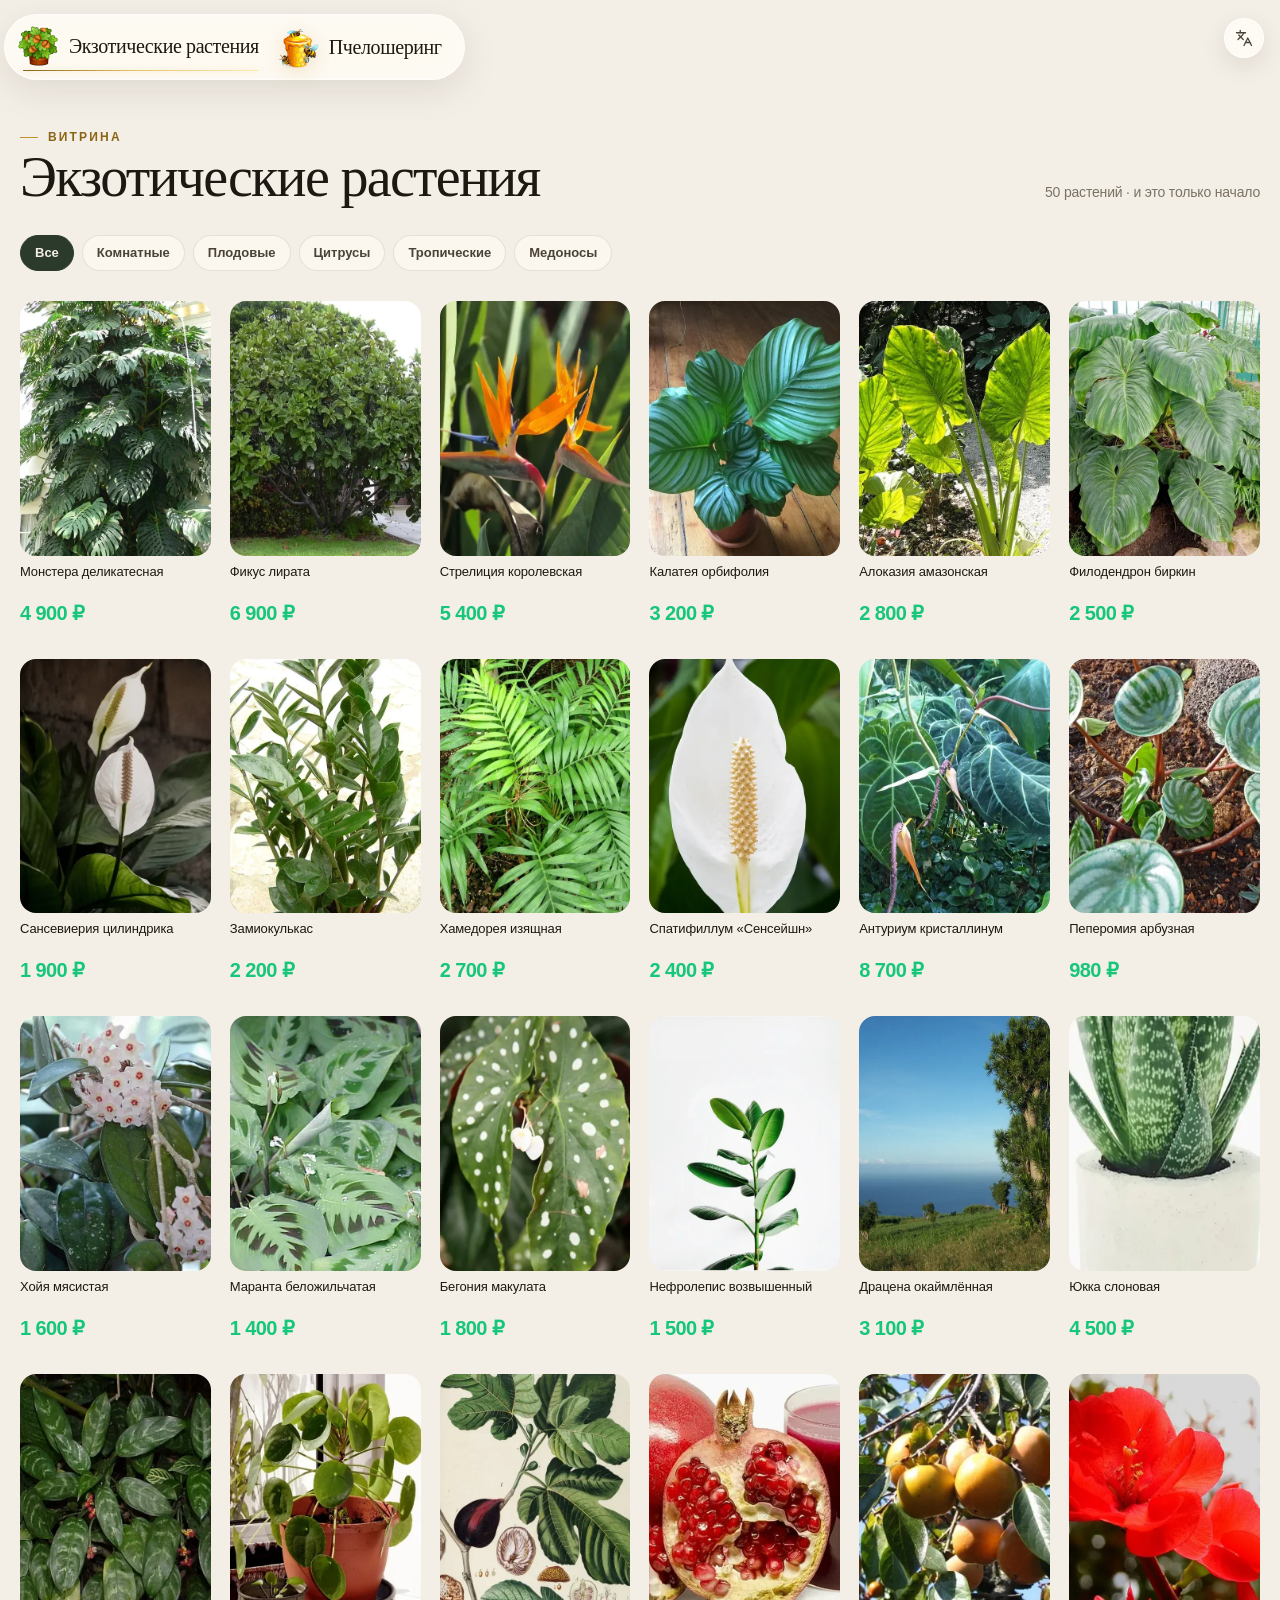
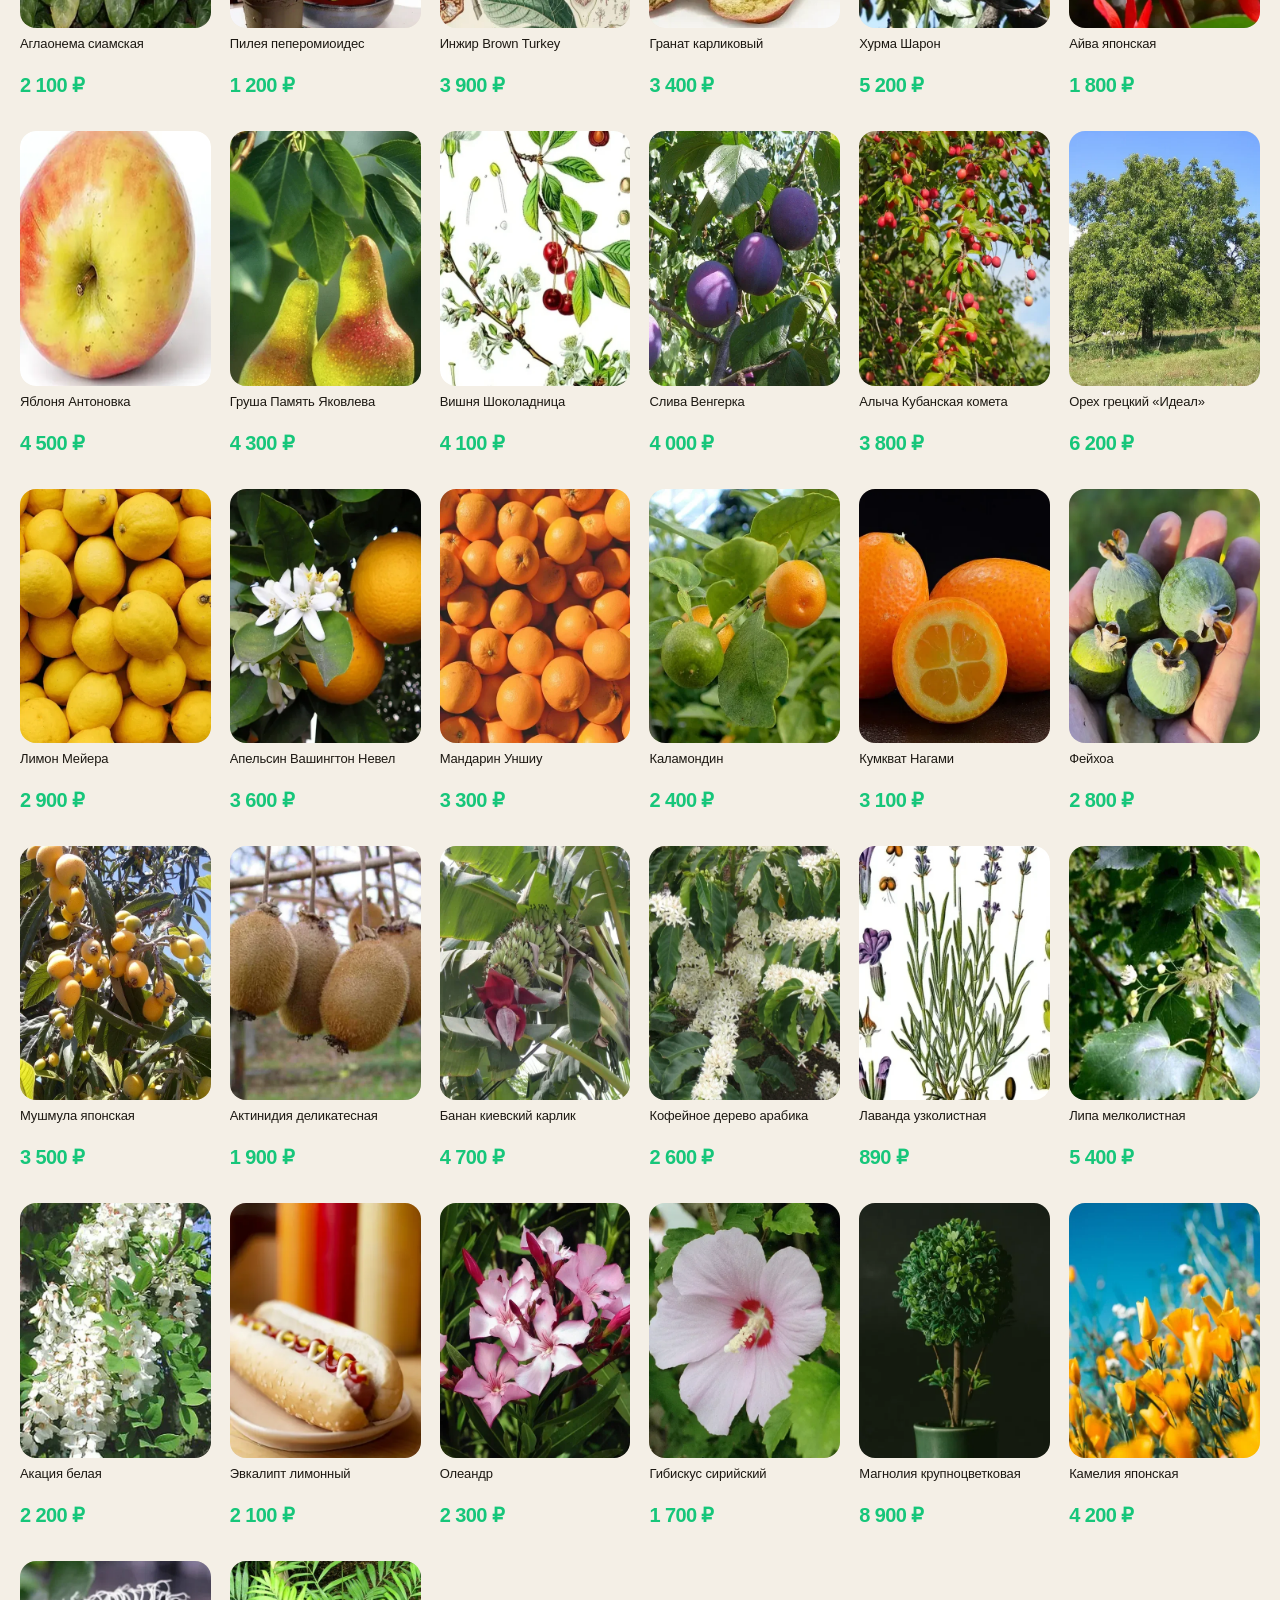
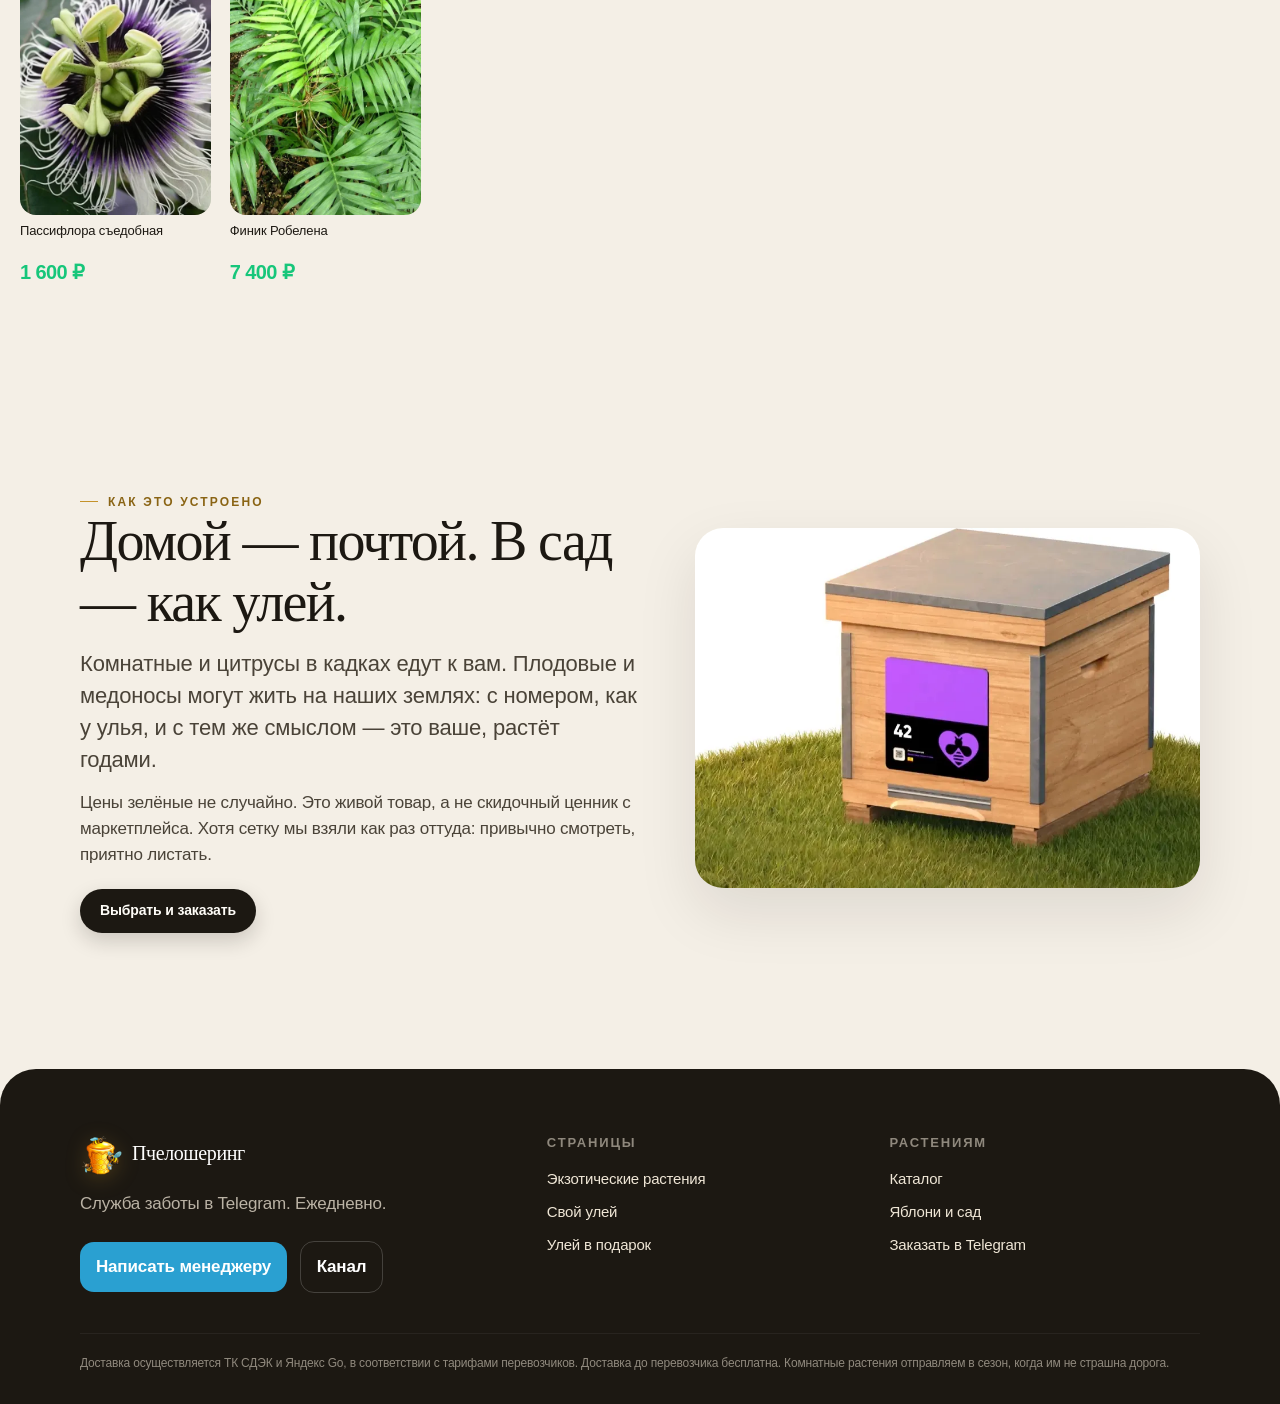
==== plant.html @ e499a170 "Publish a compressed static catalog for GitHub Pages. Co-authored-by: Cursor <cursoragent@cursor.com" ====
<!DOCTYPE html>
<html lang="ru">
<head>
  <meta charset="utf-8">
  <meta name="viewport" content="width=device-width, initial-scale=1">
  <title>Растение — Пчелошеринг</title>
  <meta name="description" content="Экзотическое растение от Пчелошеринга: комнатная культура или плодовое дерево на землях Приволжья.">
  <meta name="robots" content="index, follow, max-image-preview:large">
  <link rel="canonical" href="index.html">
  <link rel="icon" type="image/png" href="assets/img/favicon.png">
  <link rel="apple-touch-icon" href="assets/img/logo-256.png">
  <meta property="og:type" content="website">
  <meta property="og:locale" content="ru_RU">
  <meta property="og:site_name" content="Пчелошеринг">
  <meta name="theme-color" content="#f4efe6">
  <link rel="stylesheet" href="css/style.css">
</head>
<body class="page-plants">
  <a class="skip" href="#content">К основному контенту</a>
  <header class="header">
    <div class="header-inner">
      <div class="brand brand-duo">
        <a class="brand-mark is-active" href="index.html" aria-current="page">
          <img class="brand-crown" src="assets/img/oak-crown.webp" alt="">
          <span>Экзотические растения</span>
        </a>
        <a class="brand-mark brand-home" href="hive.html" aria-label="Пчелошеринг — свой улей">
          <img src="assets/img/logo.webp" alt="Логотип Пчелошеринг">
          <span>Пчелошеринг</span>
        </a>
      </div>
      <nav class="nav" id="nav">
        <a href="hive.html">Свой улей</a>
        <a href="gift.html">Улей в подарок</a>
        <a href="index.html" class="is-active">Экзотические растения</a>
      </nav>
      <div class="header-actions">
        <div class="lang" id="lang">
          <button class="lang-btn" id="lang-btn" type="button" aria-haspopup="true" aria-label="Language">
            <svg viewBox="0 0 24 24" fill="none" stroke="currentColor" stroke-width="1.7" stroke-linecap="round" stroke-linejoin="round" aria-hidden="true">
              <path d="m5 8 6 6"/><path d="m4 14 6-6 2-3"/><path d="M2 5h12"/><path d="M7 2v3"/><path d="m22 22-5-10-5 10"/><path d="M14 18h6"/>
            </svg>
          </button>
          <div class="lang-menu" role="menu">
            <p class="lang-menu-title">Language</p>
            <button type="button" data-lang="ru" class="is-current"><span class="lang-flag">🇷🇺</span><span class="lang-name">Русский</span></button>
            <button type="button" data-lang="en"><span class="lang-flag">🇬🇧</span><span class="lang-name">English</span><span class="soon">soon</span></button>
            <button type="button" data-lang="zh"><span class="lang-flag">🇨🇳</span><span class="lang-name">中文</span><span class="soon">soon</span></button>
          </div>
        </div>
        <button class="btn btn-honey" type="button" data-buy>Купить</button>
        <button class="burger" type="button" aria-label="Меню" aria-expanded="false"><span></span></button>
      </div>
    </div>
  </header>

  <main id="content">
    <section class="section plant-page" id="plant-page">
      <div class="wrap split">
        <div class="photo reveal"><img id="plant-photo" src="assets/img/path-9.webp" alt="Растение" width="640" height="640"></div>
        <div class="copy reveal">
          <p class="kicker" id="plant-cat">Растение</p>
          <h1 id="plant-name" style="font-size:clamp(36px,5vw,64px)">Растение</h1>
          <p class="plant-latin" id="plant-latin"></p>
          <div class="plant-price" id="plant-price"></div>
          <p class="lead" id="plant-lead" style="margin-top:8px"></p>
          <p style="margin-top:16px;color:var(--ink-2)">Своя подробная страница для этого растения ещё в работе — в том же голосе, что и весь Пчелошеринг. Пока можно написать менеджеру: подскажем, едет ли оно домой или сажается на землю рядом с пасекой.</p>
          <div class="hero-actions" style="margin-top:22px">
            <a class="btn btn-honey btn-lg" href="https://t.me/pchelosharing" rel="noopener" target="_blank">Заказать в Telegram</a>
            <a class="btn btn-ghost btn-lg" href="index.html">Все растения</a>
          </div>
        </div>
      </div>
    </section>

    <section class="section plant-climate" id="plant-climate" hidden>
      <div class="wrap" id="plant-climate-inner"></div>
    </section>

    <section class="section" style="padding-top:0">
      <div class="wrap-wide">
        <div class="section-head reveal">
          <p class="kicker">Рядом в каталоге</p>
          <h2>Похожие и просто хорошие</h2>
        </div>
        <div class="ya-grid" id="related-grid"></div>
      </div>
    </section>
  </main>

  <footer class="footer">
    <div class="wrap footer-grid">
      <div>
        <a class="brand" href="hive.html"><img src="assets/img/logo.webp" alt=""><span>Пчелошеринг</span></a>
        <p style="margin:16px 0;opacity:.75;max-width:36ch">Служба заботы в Telegram. Ежедневно.</p>
        <a class="tg" href="https://t.me/pchelosharing" rel="noopener" target="_blank">Написать менеджеру</a>
      </div>
      <div>
        <h4>Страницы</h4>
        <ul>
          <li><a href="index.html">Экзотические растения</a></li>
          <li><a href="hive.html">Свой улей</a></li>
          <li><a href="gift.html">Улей в подарок</a></li>
        </ul>
      </div>
      <div>
        <h4>Растениям</h4>
        <ul>
          <li><a href="index.html#catalog">Каталог</a></li>
          <li><a href="hive.html#trees">Яблони и сад</a></li>
          <li><a href="https://t.me/pchelosharing" rel="noopener" target="_blank">Заказать в Telegram</a></li>
        </ul>
      </div>
    </div>
    <div class="wrap legal">
      Доставка осуществляется ТК СДЭК и Яндекс Go, в соответствии с тарифами перевозчиков. Доставка до перевозчика бесплатна.
    </div>
  </footer>

  <div class="modal" id="buy-modal" role="dialog" aria-modal="true" aria-labelledby="buy-title">
    <div class="modal-card">
      <div class="modal-top">
        <div>
          <p class="kicker">Последние ульи сезона 2026</p>
          <h2 id="buy-title" style="font-size:32px;margin-top:8px">Выберите улей</h2>
        </div>
        <button class="close" id="close-buy" type="button" aria-label="Закрыть">×</button>
      </div>
      <p>Последние ульи сезона 2026. Промокод даёт скидку до 12%.</p>
      <div class="promo">
        <span>Используйте промокод, чтобы получить скидку до 12%</span>
        <code id="copy-promo" title="нажмите, чтобы скопировать">подешевле ↑</code>
      </div>
      <div class="tariffs">
        <article class="tariff best">
          <p class="muted">Целый улей</p>
          <div class="price">72 100 <small>₽</small></div>
          <a class="btn btn-honey btn-full" href="https://t.me/pchelosharing" rel="noopener" target="_blank">Узнать больше и купить</a>
        </article>
        <article class="tariff">
          <p class="muted">Треть улья</p>
          <div class="price">26 100 <small>₽</small></div>
          <a class="btn btn-ghost btn-full" href="https://t.me/pchelosharing" rel="noopener" target="_blank">Узнать больше и купить</a>
        </article>
        <article class="tariff">
          <p class="muted">Начальный тариф</p>
          <div class="price">10 500 <small>₽</small></div>
          <a class="btn btn-ghost btn-full" href="https://t.me/pchelosharing" rel="noopener" target="_blank">Узнать больше и купить</a>
        </article>
      </div>
    </div>
  </div>
  <div class="toast" id="toast" role="status"></div>
  <script src="js/plants-data.js"></script>
  <script src="js/plants.js"></script>
  <script src="js/main.js"></script>
</body>
</html>
---- css/style.css ----
:root {
  --bg: #f4efe6;
  --bg-deep: #ece4d4;
  --paper: #fbf7ef;
  --ink: #1c1812;
  --ink-2: #4a4338;
  --ink-3: #7a7164;
  --line: rgba(28, 24, 18, 0.1);
  --line-strong: rgba(28, 24, 18, 0.18);
  --honey: #c4922a;
  --honey-2: #e0b34a;
  --honey-deep: #8a6414;
  --forest: #2c3a2c;
  --forest-2: #3e5240;
  --leaf: #6b8f5e;
  --price-green: #16c67a;
  --white: #fffdf8;
  --shadow: 0 24px 60px rgba(28, 24, 18, 0.1);
  --shadow-sm: 0 8px 24px rgba(28, 24, 18, 0.08);
  --radius: 28px;
  --radius-sm: 16px;
  --header: 64px;
  --max: 1120px;
  --pad: 24px;
  --serif: "Iowan Old Style", "Palatino Linotype", Palatino, "Times New Roman", serif;
  --sans: -apple-system, BlinkMacSystemFont, "SF Pro Text", "Segoe UI", Roboto, Helvetica, Arial, sans-serif;
}

* { box-sizing: border-box; margin: 0; padding: 0; }
html { scroll-behavior: smooth; }
html, body { background: var(--bg); color: var(--ink); }
body {
  font-family: var(--sans);
  font-size: 17px;
  line-height: 1.55;
  letter-spacing: -0.011em;
  -webkit-font-smoothing: antialiased;
  text-rendering: optimizeLegibility;
}
body.page-plants { position: relative; }
img { max-width: 100%; display: block; }
a { color: inherit; text-decoration: none; }
button { font: inherit; cursor: pointer; border: 0; background: none; color: inherit; }
ul { list-style: none; }
.skip {
  position: absolute; left: -999px; top: 0;
}
.skip:focus { left: 16px; top: 16px; z-index: 100; background: #fff; padding: 8px 12px; border-radius: 8px; }

.wrap { width: min(var(--max), calc(100% - 40px)); margin: 0 auto; }
.wrap-wide { width: min(1280px, calc(100% - 40px)); margin: 0 auto; }

.kicker {
  display: inline-flex; align-items: center; gap: 10px;
  font-size: 12px; letter-spacing: 0.18em; text-transform: uppercase;
  color: var(--honey-deep); font-weight: 600;
}
.kicker::before {
  content: ""; width: 18px; height: 1px; background: var(--honey);
}

h1, h2, .display {
  font-family: var(--serif);
  font-weight: 500;
  letter-spacing: -0.03em;
  line-height: 1.08;
}
h1 { font-size: clamp(44px, 7vw, 84px); }
h2 { font-size: clamp(32px, 4.6vw, 56px); }
h3 { font-size: 22px; letter-spacing: -0.02em; font-weight: 600; }
.lead { font-size: clamp(18px, 2vw, 22px); color: var(--ink-2); max-width: 640px; line-height: 1.45; }
.muted { color: var(--ink-3); }
.center { text-align: center; }
.center .lead { margin-inline: auto; }

/* Header — floating pill, like the reference */
.header {
  position: fixed; top: 14px; left: 0; right: 0; z-index: 50;
  height: auto; background: none; border: 0;
  display: flex; justify-content: center;
  padding: 0 16px;
  pointer-events: none;
}
.header.is-scrolled .header-inner {
  box-shadow: 0 16px 40px rgba(28, 24, 18, 0.14);
  background: rgba(255, 253, 248, 0.92);
}
.header-inner {
  pointer-events: auto;
  position: relative;
  width: min(1180px, 100%);
  margin: 0 auto;
  display: grid;
  grid-template-columns: 1fr auto 1fr;
  align-items: center;
  gap: 12px;
  min-height: var(--header);
  padding: 6px 8px 6px 14px;
  background: rgba(255, 253, 248, 0.78);
  backdrop-filter: saturate(180%) blur(22px);
  -webkit-backdrop-filter: saturate(180%) blur(22px);
  border-radius: 999px;
  border: 1px solid rgba(255, 255, 255, 0.65);
  box-shadow: 0 10px 36px rgba(28, 24, 18, 0.1);
  transition: background .25s, box-shadow .25s;
}
.brand {
  display: flex; align-items: center; gap: 10px;
  justify-self: start;
}
.brand-duo {
  gap: 2px;
  min-width: 0;
}
.brand img { width: 42px; height: 42px; object-fit: contain; filter: drop-shadow(0 4px 10px rgba(196,146,42,.25)); }
.brand .brand-crown { filter: none; }
.brand span {
  font-family: var(--serif); font-size: 20px; letter-spacing: -0.02em;
  white-space: nowrap;
}
.brand-mark {
  position: relative;
  display: flex; align-items: center; gap: 10px;
  padding: 4px 12px 6px 4px;
  border-radius: 999px;
  color: var(--ink);
  flex-shrink: 0;
  transition: background .2s, color .2s;
}
.brand-mark:hover {
  background: rgba(28,24,18,.06);
  color: var(--ink);
}
.brand-mark.is-active::after {
  content: "";
  position: absolute;
  left: 10px;
  right: 12px;
  bottom: 2px;
  height: 1.5px;
  border-radius: 999px;
  background: linear-gradient(
    90deg,
    var(--honey-deep) 0%,
    #e8c56a 22%,
    #fff3c4 50%,
    var(--honey-2) 72%,
    var(--honey) 100%
  );
  background-size: 220% 100%;
  box-shadow: 0 0 6px rgba(224, 179, 74, .45);
  animation: gold-shimmer 3.4s ease-in-out infinite;
}
@keyframes gold-shimmer {
  0%, 100% { background-position: 0% 50%; }
  50% { background-position: 100% 50%; }
}
@media (prefers-reduced-motion: reduce) {
  .brand-mark.is-active::after { animation: none; background-position: 50% 50%; }
  .ya-card.is-row-fade,
  .ya-card.is-row-soft { animation: none; }
}
.brand-home {
  padding: 4px 8px 4px 4px;
}
.page-plants .header {
  justify-content: flex-start;
  left: 0;
  right: auto;
  width: auto;
  transform: none;
  padding: 0 4px;
}
.page-plants .header-inner {
  width: max-content;
  max-width: calc(100vw - 72px);
  grid-template-columns: auto;
  padding: 6px 14px 6px 8px;
}
.page-plants .nav,
.page-plants .header-actions { display: none; }
.brand-plants-short { display: none; }
.page-plants .page-lang.lang {
  position: absolute;
  top: 18px;
  right: 16px;
  left: auto;
  width: max-content;
  z-index: 40;
}
.page-plants .page-lang .lang-btn {
  background: rgba(255, 253, 248, 0.82);
  border: 1px solid rgba(255, 255, 255, 0.7);
  box-shadow: 0 8px 24px rgba(28, 24, 18, 0.1);
  backdrop-filter: saturate(180%) blur(18px);
  -webkit-backdrop-filter: saturate(180%) blur(18px);
}
.nav {
  display: flex; gap: 8px; align-items: center; justify-self: center;
  flex-wrap: nowrap;
}
.nav a {
  padding: 8px 14px; border-radius: 999px;
  font-size: 14px; font-weight: 500; color: var(--ink-2);
  white-space: nowrap;
}
.nav a:hover, .nav a.is-active { background: rgba(28,24,18,.06); color: var(--ink); }
.header-actions {
  display: flex; align-items: center; gap: 10px; justify-self: end;
}
.lang { position: relative; }
.lang-btn {
  display: grid; place-items: center;
  width: 40px; height: 40px; padding: 0;
  border-radius: 999px;
  color: var(--ink-2);
  background: rgba(28, 24, 18, 0.05);
  border: 1px solid transparent;
  transition: background .2s, color .2s;
}
.lang-btn svg { width: 18px; height: 18px; display: block; }
.lang-btn:hover, .lang.open .lang-btn {
  background: rgba(28, 24, 18, 0.09); color: var(--ink);
}
.lang-menu {
  position: absolute; right: 0; top: calc(100% + 10px);
  background: var(--white); border: 1px solid var(--line);
  border-radius: 16px; min-width: 228px; box-shadow: var(--shadow);
  padding: 8px; display: none; z-index: 60;
}
.lang.open .lang-menu { display: block; }
.lang-menu-title {
  font-size: 11px; font-weight: 700; letter-spacing: .14em;
  text-transform: uppercase; color: var(--ink-3);
  padding: 8px 12px 6px;
}
.lang-menu button {
  width: 100%; text-align: left; padding: 10px 12px; border-radius: 12px;
  display: flex; align-items: center; gap: 10px; font-size: 14px;
}
.lang-menu button:hover { background: var(--bg-deep); }
.lang-menu button.is-current { background: rgba(196,146,42,.12); font-weight: 600; }
.lang-flag { font-size: 18px; line-height: 1; width: 24px; text-align: center; }
.lang-name { flex: 1; }
.lang-menu .soon {
  font-size: 10px; font-weight: 700; letter-spacing: .04em; text-transform: uppercase;
  color: var(--honey-deep); background: #f1e6c8; padding: 3px 7px; border-radius: 999px;
}
.burger { display: none; width: 40px; height: 40px; border-radius: 999px; border: 1px solid var(--line-strong); }
.burger span, .burger span::before, .burger span::after {
  display: block; width: 16px; height: 1.5px; background: var(--ink); position: relative; margin: 0 auto;
}
.burger span::before, .burger span::after { content: ""; position: absolute; left: 0; }
.burger span::before { top: -5px; }
.burger span::after { top: 5px; }

.btn {
  display: inline-flex; align-items: center; justify-content: center; gap: 8px;
  height: 44px; padding: 0 20px; border-radius: 999px;
  font-size: 14px; font-weight: 600; letter-spacing: -0.01em;
  transition: transform .2s, background .2s, box-shadow .2s;
}
.btn-primary {
  background: var(--ink); color: var(--white);
  box-shadow: 0 8px 20px rgba(28,24,18,.18);
}
.btn-primary:hover { transform: translateY(-1px); background: #2a241c; }
.btn-honey {
  background: linear-gradient(180deg, #e8c15a, #c4922a);
  color: #2a1c05;
  box-shadow: 0 10px 24px rgba(196,146,42,.28);
}
.btn-honey:hover { transform: translateY(-1px); }
.btn-plant {
  background: #3f9a44;
  color: #fff;
  box-shadow: 0 8px 18px rgba(40, 110, 48, 0.22);
}
.btn-plant:hover {
  transform: translateY(-1px);
  background: #368a3c;
}
.btn-ghost {
  background: transparent; border: 1px solid var(--line-strong); color: var(--ink);
}
.btn-lg { height: 54px; padding: 0 26px; font-size: 16px; }
.btn-full { width: 100%; }

/* Hero */
.hero {
  position: relative; min-height: 86vh;
  display: grid; place-items: end start;
  overflow: hidden;
  border-radius: 0 0 36px 36px;
}
.hero.hero-main {
  aspect-ratio: 1360 / 895;
}
.hero-wallpaper {
  position: absolute; inset: 0;
  background: #edd6a8;
  overflow: hidden;
}
.hero-wallpaper svg {
  width: 130%; height: 130%;
  position: absolute; top: -10%; left: -8%;
  animation: drift 36s ease-in-out infinite alternate;
}
@keyframes drift {
  from { transform: translate(0, 0); }
  to { transform: translate(-6%, -4%); }
}
.hero-media {
  position: absolute; inset: 0;
}
.hero-media img {
  width: 100%; height: 100%; object-fit: cover; object-position: 28% 42%;
}
.hero-shade {
  position: absolute; inset: 0;
  background:
    linear-gradient(180deg, rgba(20,16,10,.15) 0%, rgba(20,16,10,.25) 40%, rgba(20,16,10,.78) 100%),
    radial-gradient(ellipse at 20% 80%, rgba(196,146,42,.22), transparent 50%);
}
.hero-copy {
  position: relative; z-index: 2;
  padding: 0 0 48px;
  width: min(1280px, calc(100% - 48px));
  margin: 0 auto;
}
.hero-cloud {
  max-width: 560px;
  background: rgba(255, 253, 248, 0.9);
  backdrop-filter: blur(18px);
  -webkit-backdrop-filter: blur(18px);
  border: 1px solid rgba(255,255,255,.7);
  border-radius: 36px 36px 36px 14px;
  padding: 36px 40px 32px;
  box-shadow: 0 24px 60px rgba(92, 64, 18, 0.12);
  color: var(--ink);
}
.hero-cloud h1 { color: var(--ink); text-shadow: none; max-width: 12ch; }
.hero-cloud .lead { color: var(--ink-2); margin: 16px 0 24px; }
.hero-cloud .hero-note { margin-top: 18px; font-size: 14px; color: var(--ink-3); }
.hero-actions { display: flex; flex-wrap: wrap; gap: 12px; }
.hero h1 { max-width: 14ch; }
.hero .lead { max-width: none; }
.hero-photo { color: #fff; }
.hero-photo h1 { color: #fff; text-shadow: 0 8px 40px rgba(0,0,0,.25); }
.hero-photo .lead { color: rgba(255,255,255,.86); margin: 18px 0 28px; }
.hero-photo .hero-note { margin-top: 22px; font-size: 14px; color: rgba(255,255,255,.72); }

/* Sections */
.section { padding: 96px 0; }
.section-tight { padding: 64px 0; }
.intro-band { padding: 16px 0 0; }
.intro-band .panel { padding: 20px 28px; }
.intro-band + .section { padding-top: 28px; }
.section-head { margin-bottom: 40px; max-width: 720px; }
.section-head h2 { margin: 10px 0 16px; }
.split {
  display: grid; grid-template-columns: 1.05fr .95fr; gap: 56px; align-items: center;
}
.split.reverse { grid-template-columns: .95fr 1.05fr; }
.split.reverse .copy { order: 2; }
.photo {
  border-radius: var(--radius);
  overflow: hidden;
  box-shadow: var(--shadow);
  background: var(--bg-deep);
}
.photo img { width: 100%; height: 100%; object-fit: cover; min-height: 360px; }
.photo.tall img { min-height: 480px; }
.photo.soft { box-shadow: none; background: transparent; }
.photo.soft img { min-height: auto; background: transparent; }

/* Stats */
.stats {
  display: grid; grid-template-columns: 1.2fr .8fr; gap: 32px; align-items: end;
  margin-top: -48px; position: relative; z-index: 4;
}
.stat-card, .panel {
  background: var(--paper);
  border: 1px solid var(--line);
  border-radius: var(--radius);
  padding: 32px;
  box-shadow: var(--shadow-sm);
}
.stat-num {
  font-family: var(--serif); font-size: clamp(48px, 6vw, 72px); letter-spacing: -0.04em; line-height: 1;
}
.stat-card p { margin-top: 10px; color: var(--ink-2); }

/* Reasons */
.reasons {
  display: grid; grid-template-columns: repeat(2, 1fr); gap: 18px;
}
.reason {
  background: var(--paper);
  border: 1px solid var(--line);
  border-radius: 22px;
  padding: 24px;
  min-height: 160px;
  transition: transform .25s, box-shadow .25s;
}
.reason:hover { transform: translateY(-3px); box-shadow: var(--shadow-sm); }
.reason .n {
  font-family: var(--serif); color: var(--honey); font-size: 28px; display: block; margin-bottom: 8px;
}
.reason p { color: var(--ink-2); font-size: 16px; }
.big-line {
  margin-top: 36px;
  font-family: var(--serif);
  font-size: clamp(28px, 4vw, 44px);
  line-height: 1.15;
}

/* Quote */
.quote {
  background: var(--forest);
  color: #f6f0e4;
  border-radius: 36px;
  padding: clamp(32px, 5vw, 64px);
  display: grid; grid-template-columns: 1.3fr .7fr; gap: 40px; align-items: center;
}
.quote h2, .quote p { color: #f6f0e4; }
.quote .who { margin-top: 18px; font-size: 14px; opacity: .7; }
.quote img { width: 100%; border-radius: 24px; object-fit: cover; min-height: 240px; }

/* Contrast cards */
.pair { display: grid; grid-template-columns: 1fr 1fr; gap: 18px; }
.pair article {
  border-radius: 24px; padding: 28px; min-height: 180px;
}
.pair .bad { background: #ece7dc; color: var(--ink-2); }
.pair .good { background: var(--forest); color: #f4efe6; }

/* Map */
.map-wrap {
  background: var(--paper);
  border: 1px solid var(--line);
  border-radius: 32px;
  padding: 28px;
  overflow: hidden;
}
.map-svg { width: 100%; height: auto; display: block; }
.map-svg .land { fill: #ddd4c2; }
.map-svg .volga { fill: #c9d7b8; stroke: #6b8f5e; stroke-width: 1.2; }
.map-svg .pin { fill: var(--honey); stroke: #fff; stroke-width: 2; }
.map-legend { display: flex; flex-wrap: wrap; gap: 10px 18px; margin-top: 16px; font-size: 14px; color: var(--ink-2); }
.map-legend i { display: inline-block; width: 8px; height: 8px; border-radius: 50%; background: var(--honey); margin-right: 6px; }

.apiaries { display: grid; grid-template-columns: repeat(3, 1fr); gap: 18px; margin-top: 28px; }
.apiary {
  background: var(--paper); border-radius: 24px; overflow: hidden; border: 1px solid var(--line);
}
.apiary img { width: 100%; height: 200px; object-fit: cover; }
.apiary .body { padding: 22px; }
.apiary .dist { font-size: 13px; color: var(--honey-deep); font-weight: 600; margin-bottom: 8px; }

/* Features */
.features { display: grid; grid-template-columns: repeat(3, 1fr); gap: 18px; }
.feature {
  padding: 28px; border-radius: 24px; background: var(--paper); border: 1px solid var(--line);
}
.feature img { width: 100%; height: 180px; object-fit: cover; border-radius: 16px; margin-bottom: 16px; }

/* Timeline */
.timeline { display: grid; gap: 0; }
.step {
  display: grid; grid-template-columns: 88px 1fr; gap: 18px;
  padding: 18px 0;
  border-bottom: 1px solid var(--line);
}
.step .when {
  font-size: 13px; font-weight: 700; color: var(--honey-deep); letter-spacing: .04em;
}
.step h3 { margin-bottom: 6px; }

/* Tariffs */
.tariffs { display: grid; grid-template-columns: repeat(3, 1fr); gap: 16px; align-items: stretch; }
.tariff {
  background: var(--paper); border: 1px solid var(--line); border-radius: 28px; padding: 28px;
  display: flex; flex-direction: column; gap: 10px;
  position: relative;
}
.tariff.best {
  background: var(--ink); color: #f7f1e6;
  transform: translateY(-8px);
}
.tariff.best .muted, .tariff.best li { color: rgba(247,241,230,.72); }
.badge {
  position: static;
  align-self: flex-start;
  background: var(--honey-2); color: #2a1c05;
  font-size: 11px; font-weight: 700; letter-spacing: .06em; text-transform: uppercase;
  padding: 5px 10px; border-radius: 999px;
  margin-bottom: 6px;
}
.price { font-family: var(--serif); font-size: 42px; letter-spacing: -0.03em; }
.price small { font-size: 18px; }
.tariff ul { margin: 8px 0 16px; display: grid; gap: 8px; font-size: 14.5px; color: var(--ink-2); }
.tariff li { padding-left: 18px; position: relative; }
.tariff li::before { content: ""; position: absolute; left: 0; top: 8px; width: 7px; height: 7px; border-radius: 50%; background: var(--honey); }
.tariff .btn { margin-top: auto; }
.tariffs-duo { grid-template-columns: 1fr 1fr; max-width: 840px; margin-inline: auto; }

/* Compare */
.compare { display: grid; grid-template-columns: 1fr 1fr; gap: 16px; }
.compare ul { display: grid; gap: 10px; margin-top: 16px; }
.compare li { display: flex; gap: 10px; align-items: flex-start; }
.dot-yes, .dot-no { width: 18px; height: 18px; border-radius: 50%; flex: none; margin-top: 2px; }
.dot-yes { background: #6b8f5e; }
.dot-no { background: #c9b8a4; }

/* Cabinet mock */
.phone {
  border-radius: 36px; overflow: hidden; border: 10px solid #1c1812;
  box-shadow: var(--shadow); max-width: 360px; margin: 0 auto;
}
.phone img { width: 100%; display: block; }

/* FAQ */
.faq { display: grid; gap: 10px; }
.faq-item {
  background: var(--paper); border: 1px solid var(--line); border-radius: 18px; overflow: hidden;
}
.faq-item button {
  width: 100%; text-align: left; padding: 18px 22px;
  font-weight: 600; display: flex; justify-content: space-between; gap: 16px;
  align-items: center;
}
.faq-item .a {
  display: block;
  max-height: 0;
  overflow: hidden;
  padding: 0 22px;
  color: var(--ink-2);
  transition: max-height .38s ease, padding .28s ease;
}
.faq-item.open .a { padding: 0 22px 18px; }
.faq-item .plus {
  color: var(--honey-deep); font-size: 22px; line-height: 1;
  transition: transform .32s ease;
  flex: none;
}
.faq-item.open .plus { transform: rotate(45deg); }

/* Products / journal */
.cards-3 { display: grid; grid-template-columns: repeat(3, 1fr); gap: 16px; }
.card {
  display: block; border-radius: 24px; overflow: hidden;
  background: var(--paper); border: 1px solid var(--line);
  transition: transform .25s;
}
.card:hover { transform: translateY(-4px); }
.card img { height: 200px; width: 100%; object-fit: cover; }
.card .body { padding: 20px; }
.card h3 { margin-bottom: 6px; }

/* Footer */
.footer {
  background: var(--ink); color: #efe6d6;
  padding: 64px 0 32px;
  border-radius: 36px 36px 0 0;
  margin-top: 40px;
}
.footer a { color: #efe6d6; }
.footer-grid { display: grid; grid-template-columns: 1.4fr 1fr 1fr; gap: 32px; }
.footer .brand span { color: #fff; }
.footer h4 { font-size: 13px; letter-spacing: .14em; text-transform: uppercase; opacity: .55; margin-bottom: 14px; }
.footer ul { display: grid; gap: 10px; font-size: 15px; }
.legal { margin-top: 40px; padding-top: 20px; border-top: 1px solid rgba(255,255,255,.1); font-size: 12px; opacity: .55; line-height: 1.5; }
.tg {
  display: inline-flex; align-items: center; gap: 10px;
  background: #2aa0d1; color: #fff !important;
  padding: 12px 16px; border-radius: 14px; font-weight: 600; margin-top: 8px;
}
.tg.ghost { background: transparent; border: 1px solid rgba(255,255,255,.18); }
.tg-channel {
  display: inline-flex; align-items: center; justify-content: center; gap: 12px;
  width: fit-content; min-width: 0; max-width: 320px;
  margin: 8px auto 0; justify-self: center;
  padding: 8px 24px 8px 8px;
  border-radius: 999px;
  background: #229ed9; color: #fff !important;
  font-weight: 700; font-size: 15px;
  box-shadow: 0 10px 24px rgba(34, 158, 217, .28);
}
.tg-channel img {
  width: 44px; height: 44px; border-radius: 50%;
  object-fit: cover; background: #111;
  flex: none;
}

/* Modal */
.modal {
  position: fixed; inset: 0; z-index: 80;
  display: none; place-items: center;
  background: rgba(18,14,8,.48);
  padding: 24px;
}
.modal.open { display: grid; }
.modal-card {
  width: min(980px, 100%);
  max-height: min(90vh, 900px);
  overflow: auto;
  background: var(--paper);
  border-radius: 28px;
  padding: 28px;
  box-shadow: var(--shadow);
  animation: pop .28s ease;
}
@keyframes pop { from { transform: translateY(12px) scale(.98); opacity: 0; } }
.modal-top { display: flex; justify-content: space-between; align-items: flex-start; gap: 16px; margin-bottom: 20px; }
.close {
  width: 40px; height: 40px; border-radius: 50%; border: 1px solid var(--line-strong);
  font-size: 22px;
}
.promo {
  display: flex; justify-content: space-between; gap: 16px; align-items: center;
  background: #f1e6c8; border-radius: 16px; padding: 14px 16px; margin: 18px 0;
  font-size: 14px;
}
.promo code {
  font-family: var(--sans); font-weight: 700; background: #fff; padding: 6px 10px; border-radius: 8px;
  cursor: pointer;
}
.toast {
  position: fixed; bottom: 24px; left: 50%; transform: translateX(-50%) translateY(20px);
  background: var(--ink); color: #fff; padding: 10px 16px; border-radius: 999px;
  opacity: 0; pointer-events: none; transition: .25s; z-index: 90; font-size: 14px;
}
.toast.show { opacity: 1; transform: translateX(-50%) translateY(0); }

/* Extra modules */
.honey-band {
  background: linear-gradient(180deg, #f7eccc, #f1df9a);
  border-radius: 32px; padding: 36px; overflow: hidden; position: relative;
}
.nft {
  display: grid; grid-template-columns: 1fr 1fr; gap: 28px; align-items: center;
  background: linear-gradient(165deg, #f8efd4 0%, #ead7a4 58%, #e0c98a 100%);
  color: var(--ink);
  border-radius: 32px; padding: 36px;
  border: 1px solid rgba(196, 146, 42, 0.22);
  box-shadow: 0 18px 40px rgba(138, 100, 20, 0.08);
}
.nft h2, .nft p, .nft h3 { color: var(--ink); }
.nft .lead { color: var(--ink-2); }
.nft .chip {
  display: inline-block;
  border: 1px solid rgba(138, 100, 20, 0.28);
  background: rgba(255, 253, 248, 0.55);
  color: var(--honey-deep);
  padding: 6px 10px; border-radius: 999px;
  font-size: 12px; letter-spacing: .12em; text-transform: uppercase; margin-bottom: 12px;
}
.trees { display: grid; grid-template-columns: .9fr 1.1fr; gap: 32px; align-items: center; }

/* Yandex Market desktop snippet grid — from desktop/yapage.htm
   ._1v-hR / ._3Nfn9: 6 cols >1200, 4 cols ≤1200, 3px column-gap, 18px row-gap, −8px side bleed */
.catalog-head {
  display: flex; flex-wrap: wrap; align-items: end; justify-content: space-between;
  gap: 20px 32px; margin-bottom: 28px;
}
.catalog-head .section-head { margin-bottom: 0; }
.catalog-count {
  font-size: 14px; color: var(--ink-3); padding-bottom: 4px;
}
.plant-filters {
  display: flex; flex-wrap: wrap; gap: 8px;
  margin: 0 0 22px;
}
.plant-filters button {
  height: 36px; padding: 0 14px; border-radius: 999px;
  font-size: 13px; font-weight: 600;
  color: var(--ink-2);
  background: var(--paper);
  border: 1px solid var(--line);
  transition: background .2s, color .2s, border-color .2s;
}
.plant-filters button:hover { color: var(--ink); border-color: var(--line-strong); }
.plant-filters button.is-active {
  background: var(--forest); color: #f4efe6; border-color: var(--forest);
}

.ya-grid {
  display: grid;
  grid-template-columns: repeat(6, minmax(0, 1fr));
  row-gap: 18px;
  column-gap: 3px;
  list-style: none;
  padding: 0;
  margin: 0 -8px;
  overflow-anchor: none;
}
.ya-card {
  display: flex;
  flex-direction: column;
  padding: 8px;
  border-radius: 16px;
  color: inherit;
  min-width: 0;
  transition: background .2s;
}
.ya-card:hover { background: rgba(28, 24, 18, 0.035); }
.ya-card__pic {
  /* Yandex snippet: ._1OjQK._3JlfY { padding-bottom: 133% } = 3/4 */
  aspect-ratio: 3 / 4;
  border-radius: 16px;
  overflow: hidden;
  background: var(--bg-deep);
  position: relative;
}
.ya-card__pic img {
  position: absolute;
  inset: 0;
  width: 100%;
  height: 100%;
  object-fit: cover;
  transition: transform .55s ease;
}
.ya-card:hover .ya-card__pic img { transform: scale(1.03); }
.ya-card__name {
  margin-top: 8px;
  font-size: 13px;
  line-height: 16px;
  font-weight: 500;
  letter-spacing: -0.01em;
  color: var(--ink);
  display: -webkit-box;
  -webkit-box-orient: vertical;
  -webkit-line-clamp: 2;
  line-clamp: 2;
  overflow: hidden;
  min-height: 32px;
}
.ya-card__price {
  margin-top: 6px;
  color: var(--price-green);
  font-size: 20px;
  font-weight: 700;
  letter-spacing: -0.03em;
  line-height: 1.15;
  font-variant-numeric: tabular-nums;
}
.ya-card.reveal.in {
  animation-delay: calc(var(--i, 0) * 55ms);
}
.ya-card.is-open {
  background: rgba(28, 24, 18, 0.05);
  overflow-anchor: none;
}
@keyframes ya-row-fade {
  from { opacity: 0.22; }
  to { opacity: 1; }
}
@keyframes ya-row-soft {
  from { opacity: 0.62; }
  to { opacity: 1; }
}
.ya-card.is-row-fade {
  animation: ya-row-fade 200ms ease-out;
}
.ya-card.is-row-soft {
  animation: ya-row-soft 220ms ease-out;
}

.plant-preview {
  --preview-photo: 322px;
  --preview-thumb: 72px;
  grid-column: 1 / -1;
  display: grid;
  grid-template-columns: auto minmax(0, 1fr);
  gap: 28px 40px;
  align-items: center;
  position: relative;
  padding: 18px 8px 24px;
  margin: 2px 0 8px;
  overflow-anchor: none;
}
.plant-preview.is-animating {
  overflow: hidden;
  align-items: start;
}
.plant-preview__shift {
  position: absolute;
  top: 50%;
  transform: translateY(-50%);
  width: 40px;
  height: 40px;
  padding: 0;
  border-radius: 50%;
  background: rgba(255, 253, 248, 0.38);
  backdrop-filter: saturate(180%) blur(18px);
  -webkit-backdrop-filter: saturate(180%) blur(18px);
  border: 0;
  box-shadow:
    0 10px 28px rgba(28, 24, 18, 0.08),
    inset 0 1px 0 rgba(255, 255, 255, 0.82);
  color: var(--ink);
  z-index: 4;
  display: grid;
  place-items: center;
  transition: background .2s, transform .2s, box-shadow .2s;
}
.plant-preview__shift:hover {
  background: rgba(255, 253, 248, 0.58);
  transform: translateY(calc(-50% - 1px));
  box-shadow:
    0 14px 32px rgba(28, 24, 18, 0.1),
    inset 0 1px 0 rgba(255, 255, 255, 0.9);
}
.plant-preview__shift:active {
  transform: translateY(-50%) scale(.96);
}
.plant-preview__shift:focus-visible {
  outline: 2px solid var(--honey);
  outline-offset: 2px;
}
.plant-preview__shift svg { width: 16px; height: 16px; display: block; }
.plant-preview__shift.is-prev { left: 0; }
.plant-preview__shift.is-next { right: 0; }
.plant-preview__media {
  display: grid;
  grid-template-columns: var(--preview-thumb) var(--preview-photo);
  gap: 16px;
  align-items: stretch;
  min-width: 0;
  min-height: var(--preview-photo);
}
.plant-preview__media.is-solo {
  grid-template-columns: var(--preview-photo);
}
.plant-preview__thumbs {
  position: relative;
  width: var(--preview-thumb);
  height: var(--preview-photo);
  display: flex;
  flex-direction: column;
  gap: 4px;
}
.plant-preview__thumbs[hidden] { display: none; }
.plant-preview__thumbs-list {
  flex: 1;
  min-height: 0;
  display: flex;
  flex-direction: column;
  gap: 4px;
  overflow-y: auto;
  scroll-behavior: smooth;
  overscroll-behavior: contain;
  scrollbar-width: none;
  -ms-overflow-style: none;
  list-style: none;
  margin: 0;
  padding: 0;
}
.plant-preview__thumbs-list::-webkit-scrollbar { display: none; }
.plant-preview__thumbs-list > li {
  flex: 0 0 auto;
  width: var(--preview-thumb);
  height: var(--preview-thumb);
}
.plant-preview__thumbs-list button {
  position: relative;
  display: flex;
  justify-content: center;
  align-items: center;
  width: 100%;
  height: 100%;
  padding: 0;
  border-radius: 8px;
  overflow: hidden;
  background: var(--paper);
  outline: 2px solid transparent;
  outline-offset: -2px;
  transition: outline-color .15s ease-out;
}
.plant-preview__thumbs-list button:focus { outline: none; }
.plant-preview__thumbs-list button:focus-visible {
  outline: 2px solid var(--ink);
}
.plant-preview__thumbs-list button.is-active {
  outline: 2px solid var(--ink);
}
.plant-preview__thumbs-list img {
  width: 100%;
  height: 100%;
  object-fit: contain;
  border-radius: 6px;
  display: block;
}
.plant-preview__thumbs-nav {
  flex: 0 0 24px;
  height: 24px;
  padding: 0;
  display: none;
  align-items: center;
  justify-content: center;
  background: var(--bg);
  border: none;
  border-radius: 8px;
  color: var(--ink);
}
.plant-preview__thumbs.has-nav .plant-preview__thumbs-nav { display: flex; }
.plant-preview__thumbs-nav.is-up,
.plant-preview__thumbs-nav.is-down { position: static; }
.plant-preview__thumbs-nav svg { width: 12px; height: 12px; display: block; }
.plant-preview__thumbs-nav:disabled { opacity: .35; pointer-events: none; }
.plant-preview__photo {
  width: var(--preview-photo);
  height: var(--preview-photo);
  min-height: var(--preview-photo);
  flex-shrink: 0;
  border-radius: 24px;
  overflow: hidden;
  box-shadow: var(--shadow);
  background: var(--bg-deep);
}
.plant-preview__photo img {
  width: 100%;
  height: 100%;
  object-fit: cover;
  display: block;
}
.plant-preview__copy h2 {
  font-size: clamp(28px, 3.6vw, 44px);
}
.plant-preview .plant-price {
  font-size: clamp(28px, 3.4vw, 40px);
  margin: 12px 0 8px;
}
.plant-preview .lead { margin-top: 8px; }
.plant-preview__copy { min-width: 0; padding-right: 44px; }
.plant-preview .hero-actions { margin-top: 20px; }
@media (min-width: 730px) {
  .plant-preview .hero-actions {
    flex-wrap: nowrap;
    width: 100%;
  }
  .plant-preview .hero-actions .btn {
    flex: 1 1 0;
    min-width: 0;
  }
}

.plant-catalog { padding-top: 120px; }
.plant-catalog h1 {
  font-size: clamp(32px, 4.6vw, 56px);
}
#catalog { scroll-margin-top: 96px; }
.plant-page { padding-top: 120px; }
.plant-page .photo {
  aspect-ratio: 1 / 1;
}
.plant-page .photo img {
  min-height: 0;
  height: 100%;
  object-fit: cover;
}
.plant-latin {
  margin-top: 8px;
  font-size: 15px;
  font-style: italic;
  color: var(--ink-3);
}
.plant-price {
  margin: 18px 0 8px;
  color: var(--price-green);
  font-family: var(--serif);
  font-size: clamp(36px, 5vw, 52px);
  font-weight: 500;
  letter-spacing: -0.03em;
  line-height: 1;
}
.plant-price small { font-size: 0.42em; font-family: var(--sans); font-weight: 700; }

.plant-climate { padding-top: 8px; scroll-margin-top: 88px; }
.plant-climate .lead { margin-top: 8px; }
.climate-facts {
  display: grid;
  grid-template-columns: repeat(4, 1fr);
  gap: 12px;
  margin: 0 0 22px;
}
.climate-facts li {
  background: var(--paper);
  border: 1px solid var(--line);
  border-radius: 20px;
  padding: 16px 18px;
}
.climate-facts strong {
  display: block;
  font-family: var(--serif);
  font-size: 26px;
  letter-spacing: -0.03em;
  line-height: 1.1;
}
.climate-facts span {
  display: block;
  margin-top: 4px;
  font-size: 13px;
  color: var(--ink-3);
}
.plant-climate__grid {
  display: grid;
  grid-template-columns: 1.05fr .95fr;
  gap: 18px;
}
.climate-card {
  background: var(--paper);
  border: 1px solid var(--line);
  border-radius: 28px;
  padding: 26px 28px 24px;
  min-width: 0;
}
.climate-card--temp,
.climate-card--flower { grid-column: 1 / -1; }
.climate-card__kicker {
  display: flex; align-items: center; gap: 10px;
  font-size: 12px; letter-spacing: .14em; text-transform: uppercase;
  color: var(--honey-deep); font-weight: 600;
}
.climate-card__kicker::before {
  content: ""; width: 18px; height: 1px; background: var(--honey);
}
.climate-card h3 {
  font-family: var(--serif);
  font-size: clamp(22px, 2.6vw, 32px);
  letter-spacing: -0.03em;
  line-height: 1.15;
  margin: 10px 0 18px;
  max-width: 28ch;
}
.climate-card__note {
  margin-top: 16px;
  color: var(--ink-2);
  font-size: 15px;
  max-width: 72ch;
}
.climate-temp { padding: 8px 8px 52px; }
.climate-temp__scale {
  display: flex; justify-content: space-between;
  font-size: 12px; color: var(--ink-3); margin-bottom: 52px;
}
.climate-temp__track {
  position: relative;
  height: 18px;
  border-radius: 999px;
  background: linear-gradient(90deg,
    #6d7c8c 0%,
    #9aa3a8 14%,
    #c9c0a8 40%,
    #e0c56a 54%,
    #c4922a 68%,
    #c45a32 86%,
    #7a2418 100%);
}
.climate-temp__comfort {
  position: absolute;
  left: var(--comfort-a);
  width: calc(var(--comfort-b) - var(--comfort-a));
  top: -6px;
  height: 30px;
  border-radius: 999px;
  background: rgba(255, 253, 248, 0.28);
  border: 1.5px solid rgba(255, 253, 248, 0.78);
  box-shadow: inset 0 0 0 1px rgba(196, 146, 42, 0.35);
  display: flex; align-items: center; justify-content: center;
  gap: 6px;
  font-size: 12px;
  font-weight: 600;
  color: #2a1c05;
  white-space: nowrap;
}
.climate-temp__mark {
  position: absolute;
  top: 50%;
  width: 0;
  transform: translateX(-50%);
}
.climate-temp__mark i {
  display: block;
  width: 2px;
  height: 22px;
  margin: -11px auto 0;
  background: var(--ink);
  border-radius: 2px;
}
.climate-temp__mark b,
.climate-temp__mark em {
  position: absolute;
  left: 50%;
  transform: translateX(-50%);
  white-space: nowrap;
  line-height: 1.2;
}
.climate-temp__mark b {
  font-family: var(--serif);
  font-size: 15px;
  font-weight: 600;
}
.climate-temp__mark em {
  font-style: normal;
  font-size: 12px;
  color: var(--ink-3);
}
.climate-temp__mark.is-up b { bottom: 28px; }
.climate-temp__mark.is-up em { bottom: 44px; }
.climate-temp__mark.is-down b { top: 16px; }
.climate-temp__mark.is-down em { top: 34px; }
.climate-temp__mark.is-crit i { background: #8a2418; }
.climate-temp__mark.is-crit b { color: #8a2418; }
.climate-card--origin { display: flex; flex-direction: column; }
.climate-map {
  width: min(100%, 280px);
  margin: 0 auto;
  display: block;
}
.climate-map__land { fill: #c9d7b8; stroke: #6b8f5e; stroke-width: 1.2; stroke-linejoin: round; }
.climate-card--light {
  background: var(--forest);
  color: #f6f0e4;
  border-color: transparent;
}
.climate-card--light .climate-card__kicker { color: #e0b34a; }
.climate-card--light .climate-card__kicker::before { background: #e0b34a; }
.climate-card--light h3 { color: #f6f0e4; }
.climate-card--light .climate-card__note { color: rgba(246, 240, 228, 0.78); }
.climate-light { width: 100%; height: auto; display: block; margin-top: -8px; }
.climate-light__num {
  fill: #f6f0e4;
  font-size: 34px;
  font-family: var(--serif);
}
.climate-light__sub { fill: #d4c48a; font-size: 12px; }
.climate-flower { margin: 0 auto; max-width: 640px; }
.climate-flower svg { width: 100%; height: auto; display: block; }
.climate-flower text { font-family: var(--sans); }

@media (max-width: 980px) {
  .plant-climate__grid { grid-template-columns: 1fr; }
  .climate-card--temp,
  .climate-card--flower { grid-column: auto; }
  .climate-facts { grid-template-columns: repeat(2, 1fr); }
}
@media (max-width: 640px) {
  .climate-card { padding: 22px 20px 20px; }
  .climate-temp__comfort { font-size: 11px; }
  .climate-temp__mark em { display: none; }
  .climate-flower svg { overflow: visible; }
}

.reveal { opacity: 0; transform: translateY(18px); animation: none; }
.reveal.in { animation: up .7s ease forwards; }
@keyframes up { to { opacity: 1; transform: none; } }

@media (max-width: 1200px) {
  .ya-grid { grid-template-columns: repeat(4, minmax(0, 1fr)); }
}
@media (max-width: 1180px) and (min-width: 981px) {
  .nav a { padding: 8px 10px; font-size: 13.5px; }
}
@media (max-width: 980px) {
  .header-inner { grid-template-columns: auto 1fr auto; }
  .nav { display: none; position: absolute; top: calc(100% + 10px); left: 0; right: 0; background: var(--paper); border: 1px solid var(--line); border-radius: 18px; padding: 10px; flex-direction: column; align-items: stretch; box-shadow: var(--shadow); z-index: 70; }
  .nav.open { display: flex; }
  .burger { display: grid; place-items: center; background: var(--white); }
  .split, .split.reverse, .quote, .pair, .apiaries, .features, .tariffs, .tariffs-duo, .compare, .cards-3, .footer-grid, .nft, .trees, .stats {
    grid-template-columns: 1fr;
  }
  .split.reverse .copy { order: 0; }
  .tariff.best { transform: none; }
  .plant-preview {
    grid-template-columns: 1fr;
    gap: 22px;
    padding: 12px 0 22px;
    --preview-photo: 276px;
    --preview-thumb: 64px;
  }
  .plant-preview__shift.is-prev { left: 2px; }
  .plant-preview__shift.is-next { right: 2px; }
  .plant-preview__copy { padding-inline: 48px; }
  .plant-preview__media { padding-inline: 8px; }
}
@media (min-width: 1200px) {
  .hero.hero-main {
    min-height: 0;
    aspect-ratio: auto;
    height: calc(1150px * 895 / 1360);
  }
}
@media (max-width: 1099px) {
  .hero.hero-main {
    aspect-ratio: auto;
    min-height: 96vh;
  }
}
@media (max-width: 720px) {
  .ya-grid { grid-template-columns: repeat(2, minmax(0, 1fr)); }
  .ya-card__price { font-size: 18px; }
  .plant-preview {
    --preview-photo: 252px;
    --preview-thumb: 58px;
  }
  .page-plants .brand-plants-full { display: none; }
  .page-plants .brand-plants-short { display: inline; }
  .page-plants .brand span { font-size: 18px; }
}
@media (max-width: 640px) {
  .reasons { grid-template-columns: 1fr; }
  .step { grid-template-columns: 1fr; gap: 4px; }
  .section { padding: 64px 0; }
  .intro-band + .section { padding-top: 24px; }
  .hero-copy { padding-bottom: 48px; }
  .hero.hero-main { min-height: 100vh; }
  .hero-media img { object-position: 22% 40%; }
  .wrap, .wrap-wide { width: calc(100% - 28px); }
  .brand span { display: none; }
  .page-plants .brand span { display: inline; }
  .page-plants .brand-plants-full { display: none; }
  .header-actions { gap: 6px; }
  .header .btn-honey { height: 40px; padding: 0 14px; }
  .hero-actions { flex-wrap: nowrap; width: 100%; }
  .hero-actions .btn {
    flex: 1 1 0;
    min-width: 0;
    height: 54px;
    padding: 0 12px;
    font-size: 14px;
  }
}
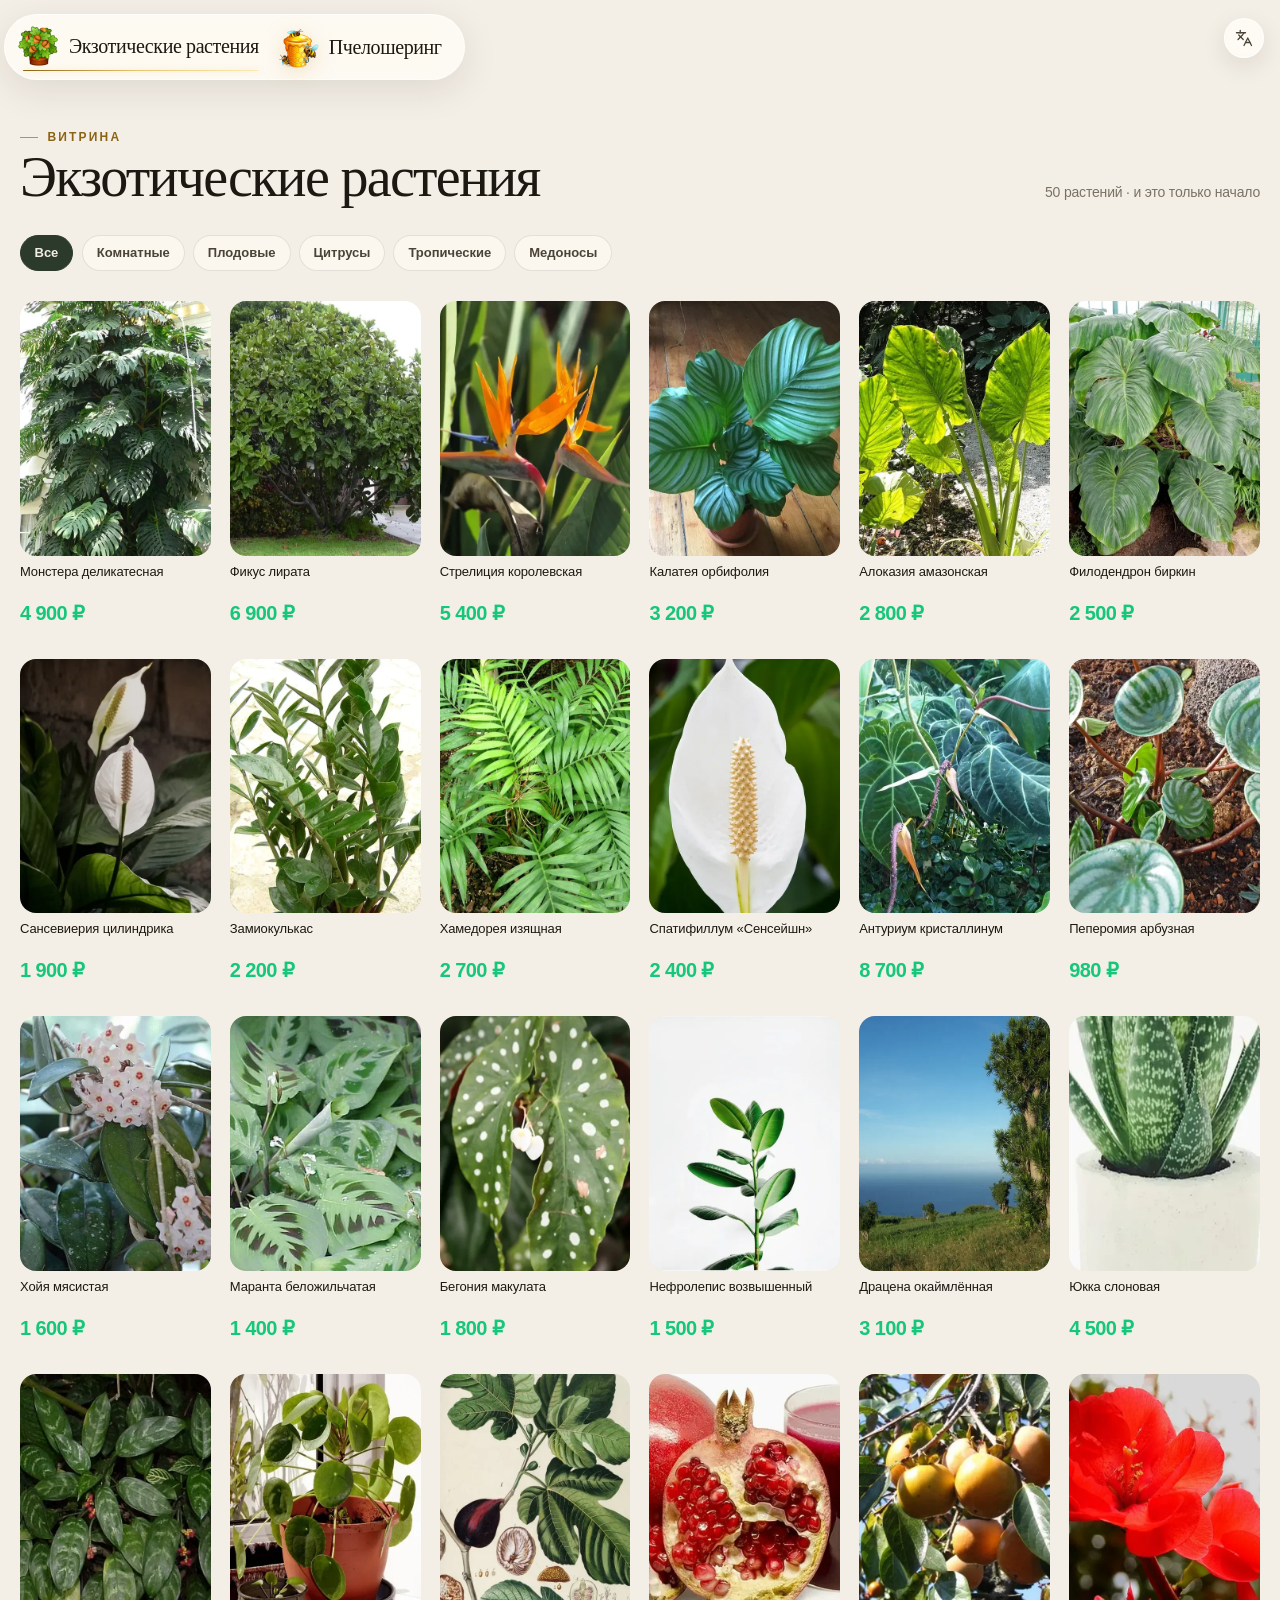
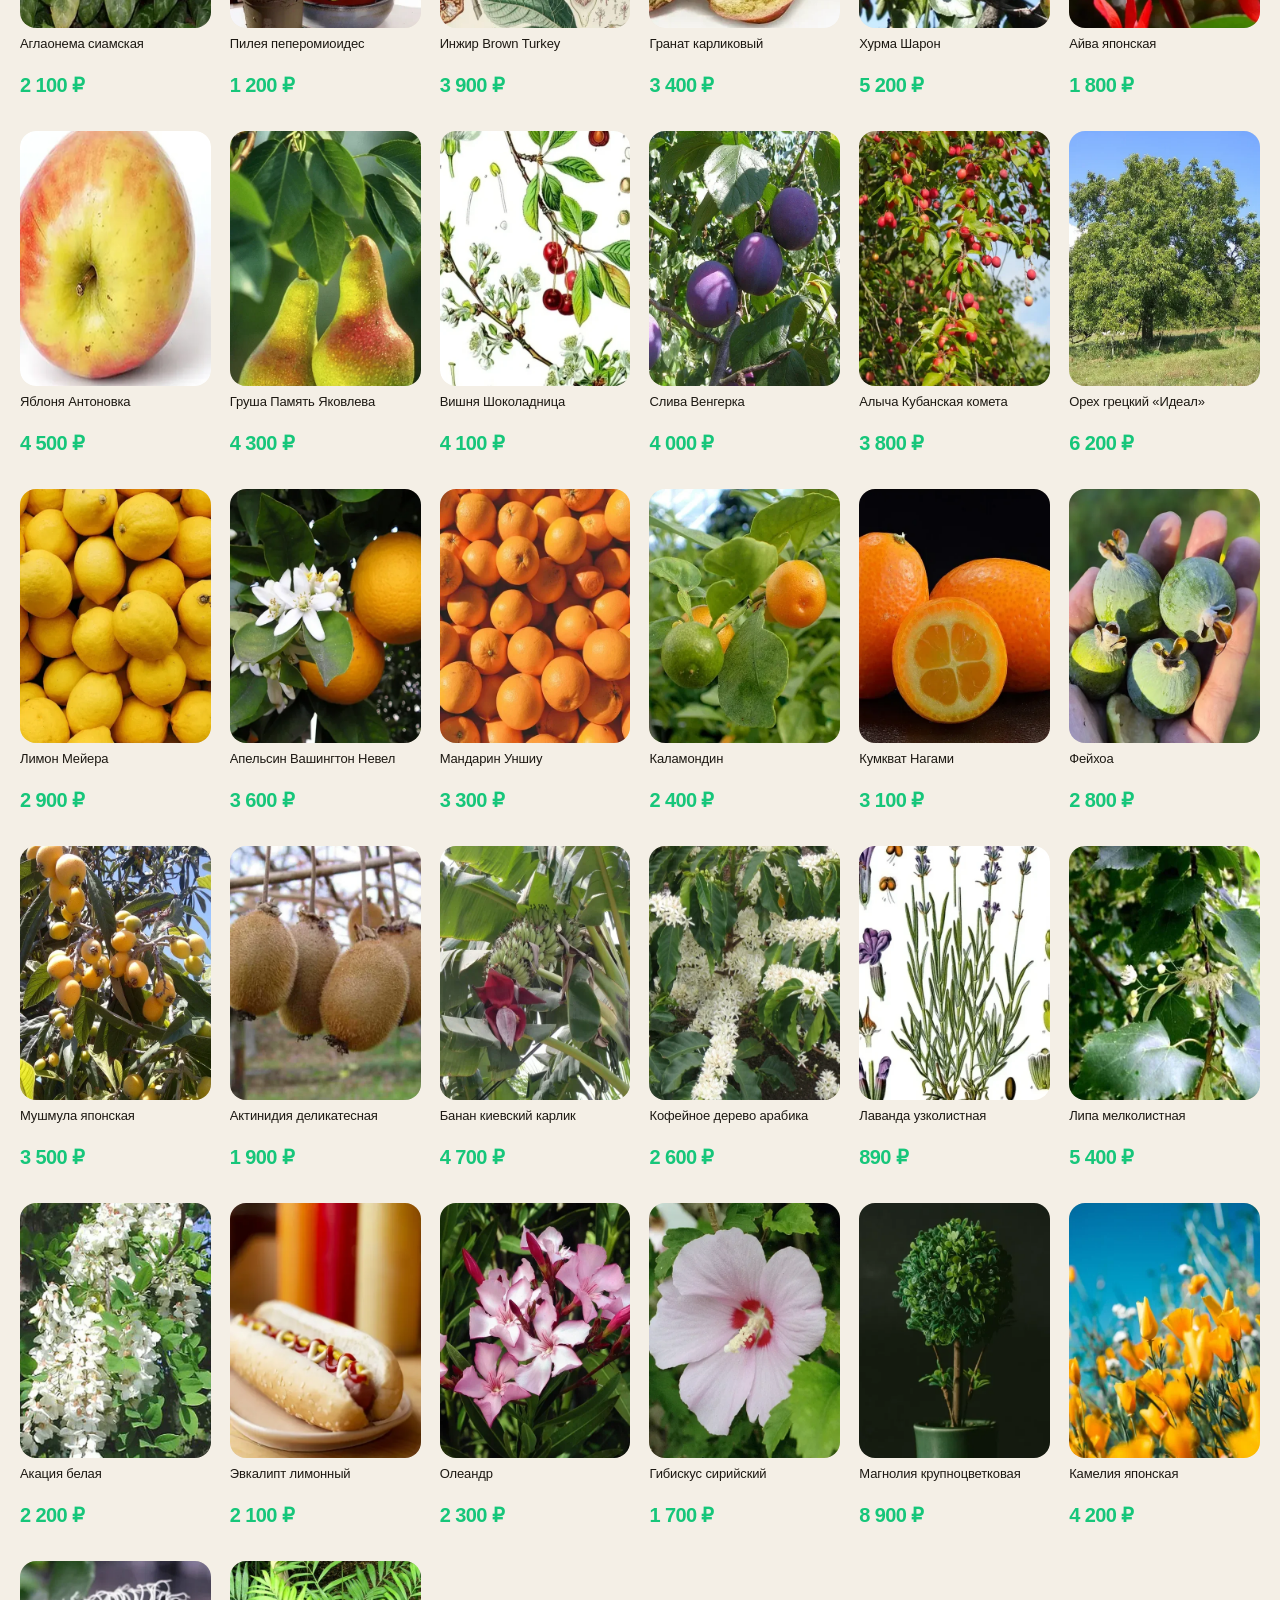
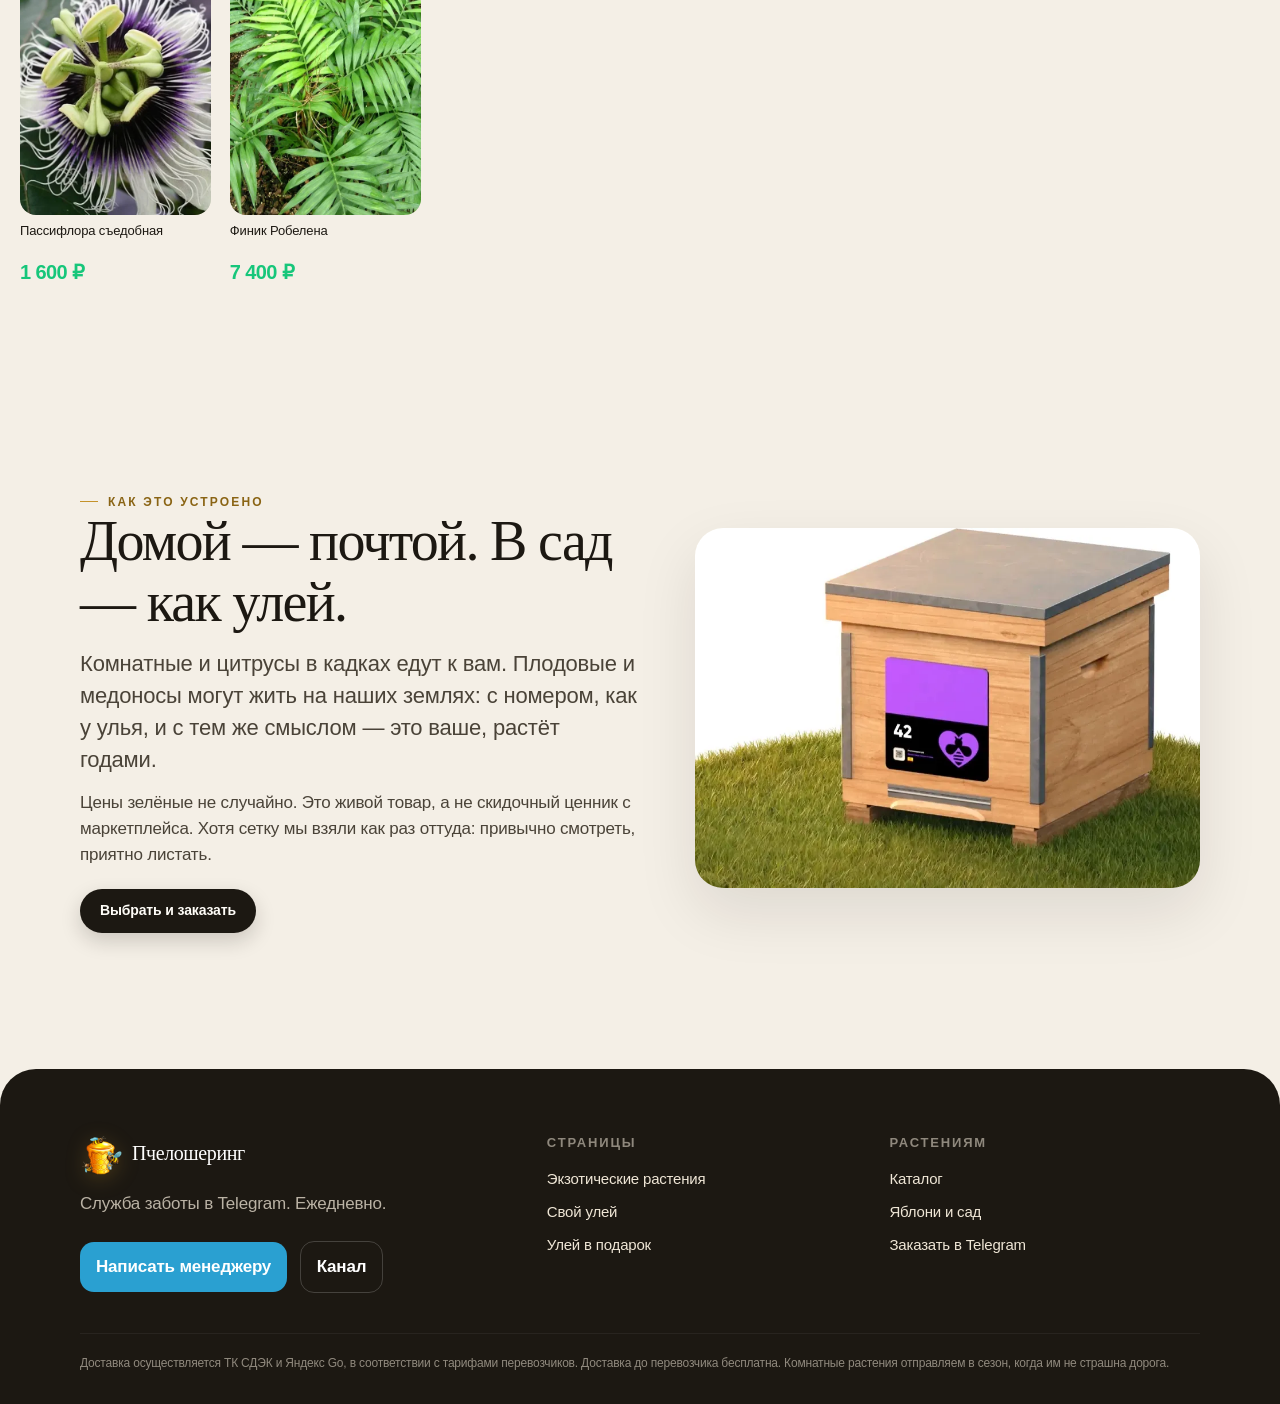
==== commit 5b215e69: "Show only Растения in the plants header on phones. Co-authored-by: Cursor <cursoragent@cursor.com>" ====
--- a/plant.html
+++ b/plant.html
@@ -22,7 +22,8 @@
       <div class="brand brand-duo">
         <a class="brand-mark is-active" href="index.html" aria-current="page">
           <img class="brand-crown" src="assets/img/oak-crown.webp" alt="">
-          <span>Экзотические растения</span>
+          <span class="brand-plants-full">Экзотические растения</span>
+          <span class="brand-plants-short">Растения</span>
         </a>
         <a class="brand-mark brand-home" href="hive.html" aria-label="Пчелошеринг — свой улей">
           <img src="assets/img/logo.webp" alt="Логотип Пчелошеринг">
--- a/css/style.css
+++ b/css/style.css
@@ -1219,7 +1219,8 @@
   .hero-media img { object-position: 22% 40%; }
   .wrap, .wrap-wide { width: calc(100% - 28px); }
   .brand span { display: none; }
-  .page-plants .brand span { display: inline; }
+  .page-plants .brand-home span,
+  .page-plants .brand-plants-short { display: inline; }
   .page-plants .brand-plants-full { display: none; }
   .header-actions { gap: 6px; }
   .header .btn-honey { height: 40px; padding: 0 14px; }
